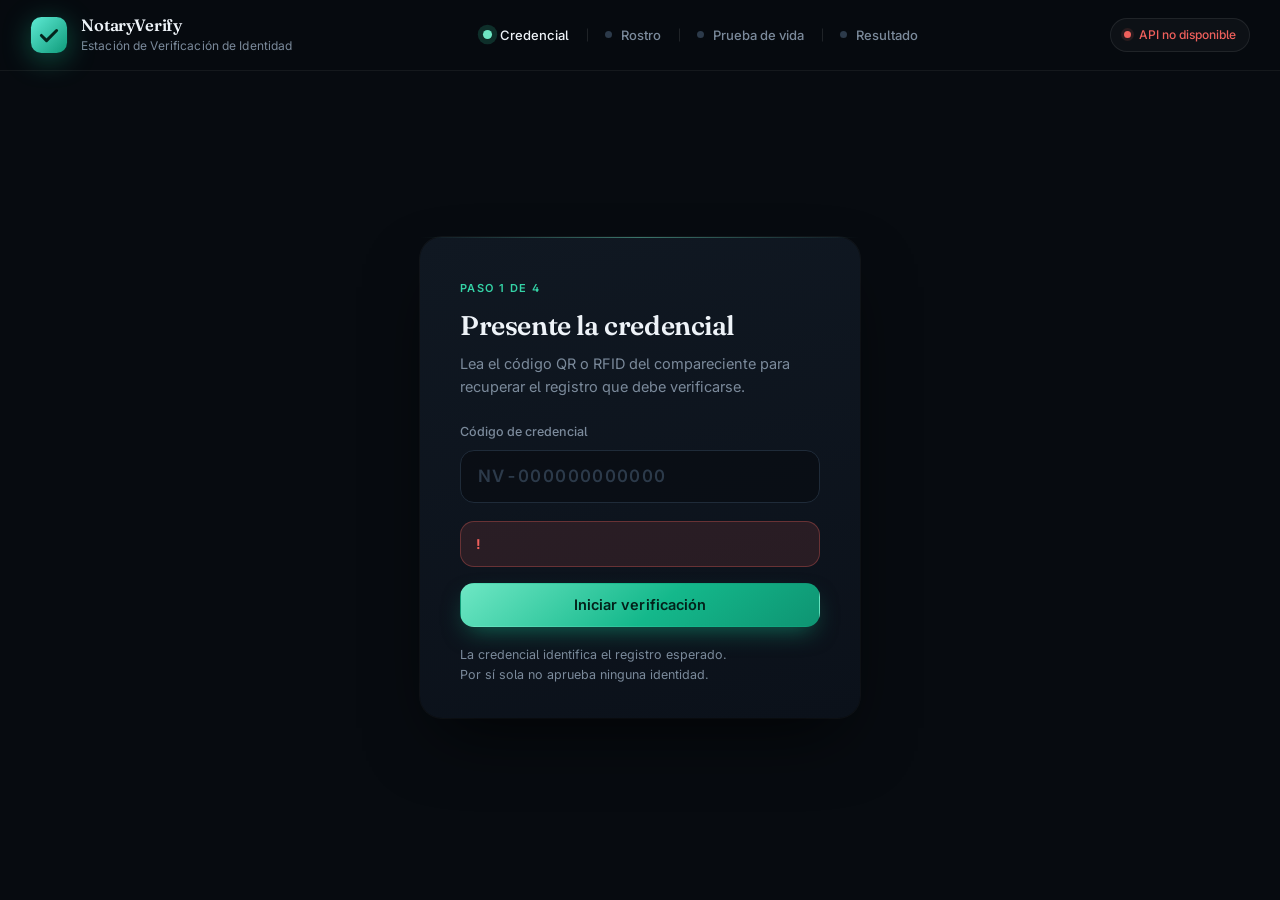
==== frontend/app/index.html @ 1d8c1768 "Agregar estacion de verificacion con captura biometrica en vivo Incorpora una segunda interfaz en fr" ====
<!doctype html>
<html lang="es">
<head>
<meta charset="utf-8" />
<meta name="viewport" content="width=device-width, initial-scale=1" />
<title>NotaryVerify — Estación de Verificación</title>
<link rel="preconnect" href="https://fonts.googleapis.com" />
<link rel="preconnect" href="https://fonts.gstatic.com" crossorigin />
<link href="https://fonts.googleapis.com/css2?family=Inter:wght@400;500;600;700&family=Fraunces:opsz,wght@9..144,500;9..144,600&display=swap" rel="stylesheet" />
<link rel="stylesheet" href="estilos.css" />
</head>
<body>

<div class="resplandor" aria-hidden="true"></div>

<header class="barra">
  <div class="marca">
    <svg class="marca__sello" viewBox="0 0 40 40" aria-hidden="true">
      <defs>
        <linearGradient id="gradSello" x1="0" y1="0" x2="1" y2="1">
          <stop offset="0%" stop-color="#5eead4" />
          <stop offset="100%" stop-color="#0f9b7a" />
        </linearGradient>
      </defs>
      <rect x="1" y="1" width="38" height="38" rx="11" fill="url(#gradSello)" />
      <path d="M12 20.5l5.4 5.4L28 15.3" fill="none" stroke="#04241c"
            stroke-width="3.2" stroke-linecap="round" stroke-linejoin="round" />
    </svg>
    <div class="marca__texto">
      <strong>NotaryVerify</strong>
      <span>Estación de Verificación de Identidad</span>
    </div>
  </div>

  <ol class="pasos" id="pasos">
    <li class="paso" data-paso="1"><i class="paso__punto"></i><span>Credencial</span></li>
    <li class="paso" data-paso="2"><i class="paso__punto"></i><span>Rostro</span></li>
    <li class="paso" data-paso="3"><i class="paso__punto"></i><span>Prueba de vida</span></li>
    <li class="paso" data-paso="4"><i class="paso__punto"></i><span>Resultado</span></li>
  </ol>

  <div class="conexion" id="conexion">
    <span class="conexion__punto"></span>
    <span id="texto-api">conectando</span>
  </div>
</header>

<main class="escenario">

  <!-- ══════════════ PASO 1 · CREDENCIAL ══════════════ -->
  <section class="pantalla pantalla--activa" id="pantalla-credencial">
    <div class="panel panel--angosto">
      <span class="etiqueta">Paso 1 de 4</span>
      <h1 class="titulo">Presente la credencial</h1>
      <p class="guia">Lea el código QR o RFID del compareciente para recuperar el registro que debe verificarse.</p>

      <label class="campo">
        <span class="campo__nombre">Código de credencial</span>
        <input id="entrada-codigo" type="text" placeholder="NV-000000000000"
               autocomplete="off" spellcheck="false" />
      </label>

      <p class="alerta" id="error-credencial" hidden></p>

      <button class="boton boton--principal boton--ancho" id="boton-iniciar">
        <span class="boton__texto">Iniciar verificación</span>
      </button>

      <p class="pie">La credencial identifica el registro esperado.<br />Por sí sola no aprueba ninguna identidad.</p>
    </div>
  </section>

  <!-- ══════════════ PASO 2 · ROSTRO ══════════════ -->
  <section class="pantalla" id="pantalla-rostro">
    <div class="panel panel--captura">

      <div class="visor" id="visor-rostro">
        <video id="video-rostro" class="visor__video" autoplay playsinline muted></video>
        <svg class="visor__guia" viewBox="0 0 400 300" preserveAspectRatio="none" aria-hidden="true">
          <mask id="mascaraRostro">
            <rect width="400" height="300" fill="#fff" />
            <ellipse cx="200" cy="143" rx="86" ry="116" fill="#000" />
          </mask>
          <rect width="400" height="300" fill="rgba(4,10,16,.62)" mask="url(#mascaraRostro)" />
          <ellipse cx="200" cy="143" rx="86" ry="116" class="visor__ovalo" />
        </svg>
        <div class="visor__esquinas" aria-hidden="true"><i></i><i></i><i></i><i></i></div>
        <div class="visor__barrido" aria-hidden="true"></div>

        <div class="visor__caido" id="sin-camara-rostro" hidden>
          <strong>Cámara no disponible</strong>
          <p class="pie" id="motivo-camara-rostro"></p>
          <label class="boton boton--sutil">
            Subir una fotografía
            <input type="file" accept="image/*" id="archivo-rostro" hidden />
          </label>
        </div>
      </div>

      <div class="lateral">
        <span class="etiqueta">Paso 2 de 4</span>
        <h1 class="titulo">Captura facial</h1>
        <p class="guia">Sitúe el rostro dentro del óvalo, de frente y con buena iluminación.</p>

        <ul class="consejos">
          <li>Retire gafas oscuras, gorras o mascarillas</li>
          <li>Evite contraluces y sombras marcadas</li>
          <li>Mire directamente a la cámara</li>
        </ul>

        <p class="alerta" id="error-rostro" hidden></p>

        <div class="lateral__acciones">
          <button class="boton boton--principal boton--ancho" id="boton-capturar-rostro">
            <span class="boton__texto">Capturar rostro</span>
          </button>
          <button class="boton boton--fantasma boton--ancho" data-volver>Cancelar</button>
        </div>
      </div>

    </div>
  </section>

  <!-- ══════════════ PASO 3 · PRUEBA DE VIDA ══════════════ -->
  <section class="pantalla" id="pantalla-vida">
    <div class="panel panel--captura">

      <div class="visor" id="visor-vida">
        <video id="video-vida" class="visor__video" autoplay playsinline muted></video>
        <svg class="visor__guia" viewBox="0 0 400 300" preserveAspectRatio="none" aria-hidden="true">
          <mask id="mascaraVida">
            <rect width="400" height="300" fill="#fff" />
            <ellipse cx="200" cy="143" rx="86" ry="116" fill="#000" />
          </mask>
          <rect width="400" height="300" fill="rgba(4,10,16,.62)" mask="url(#mascaraVida)" />
          <ellipse cx="200" cy="143" rx="86" ry="116" class="visor__ovalo" />
        </svg>
        <div class="visor__esquinas" aria-hidden="true"><i></i><i></i><i></i><i></i></div>

        <div class="cuenta" id="cuenta" hidden>
          <svg class="cuenta__anillo" viewBox="0 0 120 120" aria-hidden="true">
            <circle class="cuenta__pista" cx="60" cy="60" r="52" />
            <circle class="cuenta__avance" cx="60" cy="60" r="52" id="cuenta-avance" />
          </svg>
          <span class="cuenta__cifra" id="cuenta-cifra">3</span>
          <span class="cuenta__orden" id="cuenta-orden" hidden></span>
        </div>

        <div class="visor__caido" id="sin-camara-vida" hidden>
          <strong>Cámara no disponible</strong>
          <p class="pie" id="motivo-camara-vida"></p>
          <label class="boton boton--sutil">
            Subir una fotografía
            <input type="file" accept="image/*" id="archivo-vida" hidden />
          </label>
        </div>
      </div>

      <div class="lateral">
        <span class="etiqueta">Paso 3 de 4</span>
        <h1 class="titulo">Prueba de vida</h1>
        <p class="guia">El sistema solicita una acción elegida al azar. Realícela cuando el contador llegue a cero.</p>

        <div class="desafio">
          <span class="desafio__cabecera">
            <i class="desafio__chispa"></i> Acción solicitada
          </span>
          <strong class="desafio__accion" id="texto-accion">—</strong>
          <span class="desafio__detalle" id="detalle-accion"></span>
        </div>

        <p class="alerta" id="error-vida" hidden></p>

        <div class="lateral__acciones">
          <button class="boton boton--principal boton--ancho" id="boton-ejecutar-vida">
            <span class="boton__texto">Comenzar</span>
          </button>
          <button class="boton boton--fantasma boton--ancho" id="boton-otra-accion">Sortear otra acción</button>
        </div>
      </div>

    </div>
  </section>

  <!-- ══════════════ PASO 4 · RESULTADO ══════════════ -->
  <section class="pantalla" id="pantalla-resultado">
    <div class="panel panel--veredicto" id="veredicto">
      <span class="etiqueta">Paso 4 de 4 · Resultado</span>

      <div class="sello" id="sello">
        <svg class="sello__anillo" viewBox="0 0 120 120" aria-hidden="true">
          <circle class="sello__aro" cx="60" cy="60" r="54" />
        </svg>
        <span class="sello__glifo" id="sello-glifo"></span>
      </div>

      <h1 class="titulo titulo--veredicto" id="veredicto-titulo">—</h1>
      <p class="guia guia--centro" id="veredicto-motivo"></p>

      <ul class="factores" id="factores"></ul>

      <details class="expediente">
        <summary>Detalle de la sesión</summary>
        <dl id="detalle-lista"></dl>
      </details>

      <button class="boton boton--principal boton--ancho" id="boton-nueva">
        <span class="boton__texto">Nueva verificación</span>
      </button>

      <p class="pie pie--legal">
        Prototipo académico. Un resultado favorable significa únicamente que se superaron
        los mecanismos experimentales configurados; no tiene valor de identificación legal.
      </p>
    </div>
  </section>

</main>

<canvas id="lienzo" hidden></canvas>

<script src="app.js"></script>
</body>
</html>
---- frontend/app/estilos.css ----
/* ═══════════════════════════════════════════════════════════════════
   NotaryVerify — Estación de Verificación
   Interfaz de operador con captura biométrica en vivo.
   Complementa al panel de pruebas de la API (../index.html).
   ═══════════════════════════════════════════════════════════════════ */

:root {
  /* Neutros fríos, con suficiente separación entre niveles para que las
     superficies se lean sin necesidad de bordes fuertes. */
  --n-950: #070b10;
  --n-900: #0b111a;
  --n-850: #101822;
  --n-800: #16202c;
  --n-700: #1f2b39;
  --n-600: #2c3a4a;
  --n-400: #7b8a9b;
  --n-200: #c3ced9;
  --n-050: #eef3f8;

  --jade-300: #6ee7c4;
  --jade-400: #34d3a6;
  --jade-500: #14b88b;
  --jade-600: #0e9472;

  --rojo: #f0605c;
  --rojo-tenue: rgba(240, 96, 92, .12);
  --ambar: #e0a83f;
  --ambar-tenue: rgba(224, 168, 63, .12);

  --r-sm: 10px;
  --r-md: 14px;
  --r-lg: 22px;

  --sombra-panel: 0 30px 70px -20px rgba(0, 0, 0, .72), 0 0 0 1px rgba(255, 255, 255, .045);
  --sombra-boton: 0 10px 24px -8px rgba(20, 184, 139, .55);

  --paso: cubic-bezier(.22, .61, .36, 1);
  color-scheme: dark;
}

* { box-sizing: border-box; }

html, body { height: 100%; }

body {
  margin: 0;
  display: flex;
  flex-direction: column;
  background: var(--n-950);
  color: var(--n-050);
  font: 400 15px/1.6 "Inter", system-ui, -apple-system, "Segoe UI", sans-serif;
  font-feature-settings: "cv05" 1, "ss01" 1;
  -webkit-font-smoothing: antialiased;
  overflow-x: hidden;
}

/* Halo de fondo: da profundidad sin recurrir a imágenes. */
.resplandor {
  position: fixed;
  inset: -30% -10% auto;
  height: 70vh;
  pointer-events: none;
  background:
    radial-gradient(52% 60% at 50% 0%, rgba(20, 184, 139, .16) 0%, transparent 70%),
    radial-gradient(38% 50% at 82% 12%, rgba(56, 130, 246, .10) 0%, transparent 72%);
  filter: blur(14px);
  z-index: 0;
}

/* ═════════════════ Barra superior ═════════════════ */

.barra {
  position: sticky;
  top: 0;
  z-index: 20;
  display: flex;
  align-items: center;
  gap: 32px;
  padding: 15px 30px;
  background: rgba(7, 11, 16, .74);
  border-bottom: 1px solid rgba(255, 255, 255, .06);
  backdrop-filter: blur(18px) saturate(140%);
}

.marca { display: flex; align-items: center; gap: 13px; }
.marca__sello { width: 38px; height: 38px; flex: 0 0 38px; filter: drop-shadow(0 6px 14px rgba(20, 184, 139, .4)); }
.marca__texto { display: flex; flex-direction: column; }
.marca__texto strong {
  font: 600 16.5px/1.25 "Fraunces", Georgia, serif;
  letter-spacing: -.01em;
}
.marca__texto span { font-size: 12px; color: var(--n-400); letter-spacing: .01em; }

.pasos {
  display: flex;
  align-items: center;
  gap: 0;
  margin: 0 auto;
  padding: 0;
  list-style: none;
}

.paso {
  display: flex; align-items: center; gap: 9px;
  padding: 0 18px;
  color: var(--n-400);
  font-size: 13px; font-weight: 500;
  white-space: nowrap;
  position: relative;
  transition: color .34s var(--paso);
}
.paso + .paso::before {
  content: "";
  position: absolute; left: 0; top: 50%;
  width: 1px; height: 13px;
  transform: translateY(-50%);
  background: rgba(255, 255, 255, .1);
}

.paso__punto {
  width: 7px; height: 7px;
  border-radius: 50%;
  background: var(--n-600);
  transition: background .34s var(--paso), box-shadow .34s var(--paso), transform .34s var(--paso);
}

.paso--hecho { color: var(--n-200); }
.paso--hecho .paso__punto { background: var(--jade-600); }

.paso--activo { color: var(--n-050); }
.paso--activo .paso__punto {
  background: var(--jade-300);
  transform: scale(1.3);
  box-shadow: 0 0 0 4px rgba(52, 211, 166, .18);
}

.conexion {
  display: flex; align-items: center; gap: 8px;
  padding: 6px 13px;
  border-radius: 999px;
  border: 1px solid rgba(255, 255, 255, .08);
  background: rgba(255, 255, 255, .03);
  font-size: 12px; font-weight: 500;
  color: var(--n-400);
}
.conexion__punto {
  width: 7px; height: 7px; border-radius: 50%;
  background: var(--ambar);
  box-shadow: 0 0 0 3px var(--ambar-tenue);
}
.conexion--ok { color: var(--jade-300); }
.conexion--ok .conexion__punto { background: var(--jade-400); box-shadow: 0 0 0 3px rgba(52, 211, 166, .16); }
.conexion--mal { color: var(--rojo); }
.conexion--mal .conexion__punto { background: var(--rojo); box-shadow: 0 0 0 3px var(--rojo-tenue); }

/* ═════════════════ Escenario y pantallas ═════════════════ */

.escenario {
  position: relative;
  z-index: 1;
  flex: 1;
  display: grid;
  place-items: center;
  padding: 44px 24px 60px;
}

.pantalla { display: none; width: 100%; }
.pantalla--activa {
  display: grid;
  place-items: center;
  animation: entrar .44s var(--paso) both;
}

@keyframes entrar {
  from { opacity: 0; transform: translateY(14px) scale(.985); }
  to   { opacity: 1; transform: none; }
}

.panel {
  position: relative;
  background: linear-gradient(168deg, var(--n-850) 0%, var(--n-900) 100%);
  border-radius: var(--r-lg);
  box-shadow: var(--sombra-panel);
  padding: 38px 40px 34px;
  width: min(560px, 100%);
}

/* Filo superior luminoso: detalle que separa el panel del fondo. */
.panel::before {
  content: "";
  position: absolute;
  inset: 0 0 auto;
  height: 1px;
  border-radius: var(--r-lg) var(--r-lg) 0 0;
  background: linear-gradient(90deg, transparent, rgba(110, 231, 196, .45), transparent);
}

.panel--angosto { width: min(440px, 100%); }
.panel--veredicto { width: min(500px, 100%); text-align: center; }

.panel--captura {
  width: min(1020px, 100%);
  display: grid;
  grid-template-columns: minmax(0, 1.25fr) minmax(300px, .85fr);
  gap: 0;
  padding: 0;
  overflow: hidden;
}

/* ═════════════════ Tipografía ═════════════════ */

.etiqueta {
  display: inline-block;
  margin-bottom: 13px;
  font-size: 11px; font-weight: 600;
  letter-spacing: .13em;
  text-transform: uppercase;
  color: var(--jade-400);
}

.titulo {
  margin: 0 0 9px;
  font: 600 27px/1.2 "Fraunces", Georgia, serif;
  letter-spacing: -.015em;
}
.titulo--veredicto { font-size: 26px; }

.guia { margin: 0 0 24px; color: var(--n-400); font-size: 14.5px; }
.guia--centro { max-width: 40ch; margin-inline: auto; }

.pie { margin: 18px 0 0; font-size: 12.5px; line-height: 1.55; color: var(--n-400); }
.pie--legal {
  margin-top: 24px; padding-top: 18px;
  border-top: 1px solid rgba(255, 255, 255, .07);
}

.consejos {
  margin: 0 0 24px;
  padding: 0;
  list-style: none;
  display: grid;
  gap: 9px;
}
.consejos li {
  position: relative;
  padding-left: 22px;
  font-size: 13.5px;
  color: var(--n-200);
}
.consejos li::before {
  content: "";
  position: absolute; left: 3px; top: 8px;
  width: 6px; height: 6px;
  border-radius: 50%;
  background: var(--jade-600);
}

/* ═════════════════ Campo de texto ═════════════════ */

.campo { display: block; margin-bottom: 18px; }
.campo__nombre {
  display: block; margin-bottom: 8px;
  font-size: 12.5px; font-weight: 500;
  color: var(--n-400);
}

.campo input {
  width: 100%;
  padding: 15px 17px;
  border-radius: var(--r-md);
  border: 1px solid var(--n-700);
  background: rgba(7, 11, 16, .6);
  color: var(--n-050);
  font: 600 17px/1.2 "Inter", ui-monospace, monospace;
  font-variant-numeric: tabular-nums;
  letter-spacing: .1em;
  text-transform: uppercase;
  transition: border-color .22s, box-shadow .22s, background .22s;
}
.campo input::placeholder { color: var(--n-600); letter-spacing: .08em; }
.campo input:focus {
  outline: none;
  border-color: var(--jade-500);
  background: rgba(7, 11, 16, .85);
  box-shadow: 0 0 0 4px rgba(20, 184, 139, .13);
}

/* ═════════════════ Botones ═════════════════ */

.boton {
  position: relative;
  display: inline-flex; align-items: center; justify-content: center;
  gap: 9px;
  padding: 14px 24px;
  border: 1px solid transparent;
  border-radius: var(--r-md);
  font: 600 14.5px/1 "Inter", system-ui, sans-serif;
  letter-spacing: .005em;
  cursor: pointer;
  overflow: hidden;
  transition: transform .16s var(--paso), box-shadow .22s, background .22s, border-color .22s, opacity .2s;
}
.boton--ancho { width: 100%; }
.boton:disabled { opacity: .55; cursor: not-allowed; }
.boton:not(:disabled):active { transform: translateY(1px) scale(.994); }

.boton--principal {
  background: linear-gradient(140deg, var(--jade-300) 0%, var(--jade-500) 55%, var(--jade-600) 100%);
  color: #032019;
  box-shadow: var(--sombra-boton);
}
.boton--principal:not(:disabled):hover { box-shadow: 0 14px 30px -8px rgba(20, 184, 139, .68); }

/* Barrido de brillo al pasar el cursor. */
.boton--principal::after {
  content: "";
  position: absolute; inset: 0;
  background: linear-gradient(105deg, transparent 32%, rgba(255, 255, 255, .42) 50%, transparent 68%);
  transform: translateX(-120%);
  transition: transform .62s var(--paso);
}
.boton--principal:not(:disabled):hover::after { transform: translateX(120%); }

.boton--fantasma {
  background: transparent;
  border-color: var(--n-700);
  color: var(--n-200);
}
.boton--fantasma:not(:disabled):hover { border-color: var(--n-600); background: rgba(255, 255, 255, .035); }

.boton--sutil {
  background: rgba(255, 255, 255, .07);
  border-color: rgba(255, 255, 255, .12);
  color: var(--n-050);
  font-size: 13.5px;
  padding: 11px 18px;
}
.boton--sutil:hover { background: rgba(255, 255, 255, .11); }

/* Estado de espera: el texto cede su sitio a un anillo giratorio. */
.boton--cargando .boton__texto { visibility: hidden; }
.boton--cargando::before {
  content: "";
  position: absolute;
  width: 17px; height: 17px;
  border-radius: 50%;
  border: 2px solid rgba(3, 32, 25, .3);
  border-top-color: #032019;
  animation: girar .7s linear infinite;
}
.boton--fantasma.boton--cargando::before { border-color: rgba(255, 255, 255, .25); border-top-color: var(--n-050); }

@keyframes girar { to { transform: rotate(360deg); } }

/* ═════════════════ Visor de cámara ═════════════════ */

.visor {
  position: relative;
  aspect-ratio: 4 / 3;
  background: #04080d;
  overflow: hidden;
}

.visor__video {
  width: 100%; height: 100%;
  object-fit: cover;
  /* Vista previa en espejo para que resulte natural al operador. La captura
     se toma del fotograma original sin espejar: invertirla rompería la
     detección de giro, medida por el desplazamiento horizontal de la nariz. */
  transform: scaleX(-1);
}

.visor__guia { position: absolute; inset: 0; width: 100%; height: 100%; }

.visor__ovalo {
  fill: none;
  stroke: rgba(110, 231, 196, .55);
  stroke-width: 1.4;
  stroke-dasharray: 5 9;
  animation: rondar 26s linear infinite;
}
@keyframes rondar { to { stroke-dashoffset: -280; } }

/* Marcas de encuadre en las esquinas. */
.visor__esquinas { position: absolute; inset: 20px; pointer-events: none; }
.visor__esquinas i {
  position: absolute;
  width: 26px; height: 26px;
  border: 2px solid rgba(110, 231, 196, .5);
}
.visor__esquinas i:nth-child(1) { top: 0; left: 0; border-right: 0; border-bottom: 0; border-radius: 6px 0 0 0; }
.visor__esquinas i:nth-child(2) { top: 0; right: 0; border-left: 0; border-bottom: 0; border-radius: 0 6px 0 0; }
.visor__esquinas i:nth-child(3) { bottom: 0; right: 0; border-left: 0; border-top: 0; border-radius: 0 0 6px 0; }
.visor__esquinas i:nth-child(4) { bottom: 0; left: 0; border-right: 0; border-top: 0; border-radius: 0 0 0 6px; }

/* Línea de barrido, solo en la pantalla de captura facial. */
.visor__barrido {
  position: absolute; inset: 0;
  pointer-events: none;
  background: linear-gradient(180deg, transparent 0%, rgba(110, 231, 196, .12) 48%, rgba(110, 231, 196, .3) 50%, rgba(110, 231, 196, .12) 52%, transparent 100%);
  height: 34%;
  animation: barrer 3.6s ease-in-out infinite;
}
@keyframes barrer {
  0%, 100% { transform: translateY(-40%); opacity: 0; }
  12%, 88% { opacity: 1; }
  50%      { transform: translateY(240%); }
}

.visor__caido {
  position: absolute; inset: 0;
  display: grid; place-content: center; justify-items: center;
  gap: 12px;
  padding: 30px;
  text-align: center;
  background: var(--n-850);
}
.visor__caido strong { font-size: 15px; }
.visor__caido .pie { margin: 0; max-width: 34ch; }

/* ═════════════════ Contador circular ═════════════════ */

.cuenta {
  position: absolute; inset: 0;
  display: grid; place-items: center;
  background: rgba(4, 8, 13, .62);
  backdrop-filter: blur(2px);
}

.cuenta__anillo { position: absolute; width: 132px; height: 132px; transform: rotate(-90deg); }
.cuenta__pista { fill: none; stroke: rgba(255, 255, 255, .11); stroke-width: 5; }
.cuenta__avance {
  fill: none;
  stroke: var(--jade-300);
  stroke-width: 5;
  stroke-linecap: round;
  stroke-dasharray: 327;
  stroke-dashoffset: 0;
  transition: stroke-dashoffset 1s linear;
  filter: drop-shadow(0 0 8px rgba(110, 231, 196, .6));
}

.cuenta__cifra {
  font: 600 62px/1 "Fraunces", Georgia, serif;
  font-variant-numeric: tabular-nums;
  color: var(--n-050);
  animation: latir .95s var(--paso);
}
@keyframes latir {
  0%   { transform: scale(.7); opacity: .3; }
  55%  { transform: scale(1.06); opacity: 1; }
  100% { transform: scale(1); }
}

.cuenta__orden {
  max-width: 78%;
  font: 600 25px/1.28 "Fraunces", Georgia, serif;
  text-align: center;
  color: var(--jade-300);
  text-shadow: 0 4px 22px rgba(0, 0, 0, .6);
  animation: latir .5s var(--paso);
}

/* ═════════════════ Columna lateral ═════════════════ */

.lateral {
  display: flex;
  flex-direction: column;
  padding: 36px 34px 32px;
  border-left: 1px solid rgba(255, 255, 255, .06);
}
.lateral__acciones { margin-top: auto; display: grid; gap: 10px; }

/* ═════════════════ Desafío ═════════════════ */

.desafio {
  display: grid;
  gap: 5px;
  padding: 18px 20px;
  margin-bottom: 22px;
  border-radius: var(--r-md);
  border: 1px solid rgba(52, 211, 166, .24);
  background: linear-gradient(145deg, rgba(52, 211, 166, .11), rgba(52, 211, 166, .035));
}
.desafio__cabecera {
  display: flex; align-items: center; gap: 7px;
  font-size: 11px; font-weight: 600;
  letter-spacing: .11em; text-transform: uppercase;
  color: var(--jade-400);
}
.desafio__chispa {
  width: 6px; height: 6px; border-radius: 50%;
  background: var(--jade-300);
  animation: pulsar 1.9s ease-in-out infinite;
}
@keyframes pulsar {
  0%, 100% { opacity: 1; box-shadow: 0 0 0 0 rgba(110, 231, 196, .5); }
  50%      { opacity: .55; box-shadow: 0 0 0 6px rgba(110, 231, 196, 0); }
}
.desafio__accion { font: 600 20px/1.3 "Fraunces", Georgia, serif; }
.desafio__detalle { font-size: 13px; color: var(--n-400); }

/* ═════════════════ Veredicto ═════════════════ */

.sello { position: relative; display: grid; place-items: center; width: 118px; height: 118px; margin: 6px auto 20px; }
.sello__anillo { position: absolute; inset: 0; width: 100%; height: 100%; transform: rotate(-90deg); }
.sello__aro {
  fill: none;
  stroke-width: 3.5;
  stroke-linecap: round;
  stroke-dasharray: 339;
  stroke-dashoffset: 339;
  animation: trazar .9s var(--paso) .12s forwards;
}
@keyframes trazar { to { stroke-dashoffset: 0; } }

.sello__glifo {
  font-size: 46px; font-weight: 700; line-height: 1;
  animation: brotar .5s var(--paso) .55s both;
}
@keyframes brotar {
  from { transform: scale(.4); opacity: 0; }
  to   { transform: scale(1); opacity: 1; }
}

.veredicto--ok .sello__aro { stroke: var(--jade-400); filter: drop-shadow(0 0 12px rgba(52, 211, 166, .45)); }
.veredicto--ok .sello__glifo { color: var(--jade-300); }
.veredicto--ok .titulo--veredicto { color: var(--jade-300); }

.veredicto--mal .sello__aro { stroke: var(--rojo); filter: drop-shadow(0 0 12px rgba(240, 96, 92, .4)); }
.veredicto--mal .sello__glifo { color: var(--rojo); }
.veredicto--mal .titulo--veredicto { color: var(--rojo); }

.veredicto--revision .sello__aro { stroke: var(--ambar); filter: drop-shadow(0 0 12px rgba(224, 168, 63, .4)); }
.veredicto--revision .sello__glifo { color: var(--ambar); }
.veredicto--revision .titulo--veredicto { color: var(--ambar); }

/* ═════════════════ Factores ═════════════════ */

.factores {
  list-style: none;
  margin: 26px 0 20px;
  padding: 0;
  display: grid;
  gap: 8px;
  text-align: left;
}
.factores li {
  display: flex; align-items: center; gap: 12px;
  padding: 13px 16px;
  border-radius: var(--r-md);
  border: 1px solid rgba(255, 255, 255, .07);
  background: rgba(255, 255, 255, .028);
  font-size: 14px; font-weight: 500;
  animation: asomar .44s var(--paso) both;
}
.factores li:nth-child(1) { animation-delay: .62s; }
.factores li:nth-child(2) { animation-delay: .72s; }
.factores li:nth-child(3) { animation-delay: .82s; }

@keyframes asomar {
  from { opacity: 0; transform: translateX(-10px); }
  to   { opacity: 1; transform: none; }
}

.factores li::before {
  content: attr(data-icono);
  display: grid; place-items: center;
  width: 25px; height: 25px; flex: 0 0 25px;
  border-radius: 50%;
  font-size: 13px; font-weight: 700;
}
.factores li[data-estado="ok"]::before { background: rgba(52, 211, 166, .17); color: var(--jade-300); }
.factores li[data-estado="mal"]::before { background: var(--rojo-tenue); color: var(--rojo); }
.factores li[data-estado="nd"]::before { background: rgba(255, 255, 255, .07); color: var(--n-400); }

.factores li span {
  margin-left: auto;
  color: var(--n-400);
  font-size: 12.5px; font-weight: 400;
  font-variant-numeric: tabular-nums;
}

/* ═════════════════ Expediente ═════════════════ */

.expediente { margin-bottom: 22px; text-align: left; }
.expediente summary {
  cursor: pointer;
  padding: 11px 0;
  font-size: 13px; font-weight: 500;
  color: var(--n-400);
  list-style: none;
  display: flex; align-items: center; gap: 7px;
  transition: color .2s;
}
.expediente summary:hover { color: var(--n-200); }
.expediente summary::-webkit-details-marker { display: none; }
.expediente summary::before {
  content: "▸";
  font-size: 10px;
  transition: transform .24s var(--paso);
}
.expediente[open] summary::before { transform: rotate(90deg); }

.expediente dl {
  display: grid;
  grid-template-columns: auto minmax(0, 1fr);
  gap: 7px 18px;
  margin: 4px 0 0;
  padding: 16px 18px;
  border-radius: var(--r-md);
  background: rgba(7, 11, 16, .55);
  border: 1px solid rgba(255, 255, 255, .06);
  font-size: 12.5px;
}
.expediente dt { color: var(--n-400); }
.expediente dd {
  margin: 0;
  font-family: ui-monospace, "Cascadia Mono", Consolas, monospace;
  font-size: 12px;
  word-break: break-all;
  color: var(--n-200);
}

/* ═════════════════ Alertas ═════════════════ */

.alerta {
  display: flex; align-items: flex-start; gap: 9px;
  margin: 0 0 16px;
  padding: 12px 15px;
  border-radius: var(--r-md);
  border: 1px solid rgba(240, 96, 92, .32);
  background: var(--rojo-tenue);
  color: #ffc4c2;
  font-size: 13.5px; line-height: 1.5;
  animation: entrar .3s var(--paso);
}
.alerta::before { content: "!"; font-weight: 700; color: var(--rojo); flex: 0 0 auto; }

/* ═════════════════ Adaptación ═════════════════ */

@media (max-width: 1000px) {
  .panel--captura { grid-template-columns: 1fr; width: min(620px, 100%); }
  .lateral { border-left: 0; border-top: 1px solid rgba(255, 255, 255, .06); }
}

@media (max-width: 880px) {
  .barra { flex-wrap: wrap; gap: 16px; padding: 13px 20px; }
  .pasos { order: 3; width: 100%; margin: 0; overflow-x: auto; }
  .paso { padding: 0 14px; }
  .conexion { margin-left: auto; }
}

@media (max-width: 560px) {
  .escenario { padding: 26px 16px 40px; }
  .panel { padding: 28px 22px 24px; border-radius: 18px; }
  .lateral { padding: 26px 22px 24px; }
  .titulo { font-size: 23px; }
  .cuenta__cifra { font-size: 50px; }
}

/* Respeta la preferencia del sistema por reducir el movimiento. */
@media (prefers-reduced-motion: reduce) {
  *, *::before, *::after {
    animation-duration: .01ms !important;
    animation-iteration-count: 1 !important;
    transition-duration: .01ms !important;
  }
  .visor__barrido { display: none; }
}
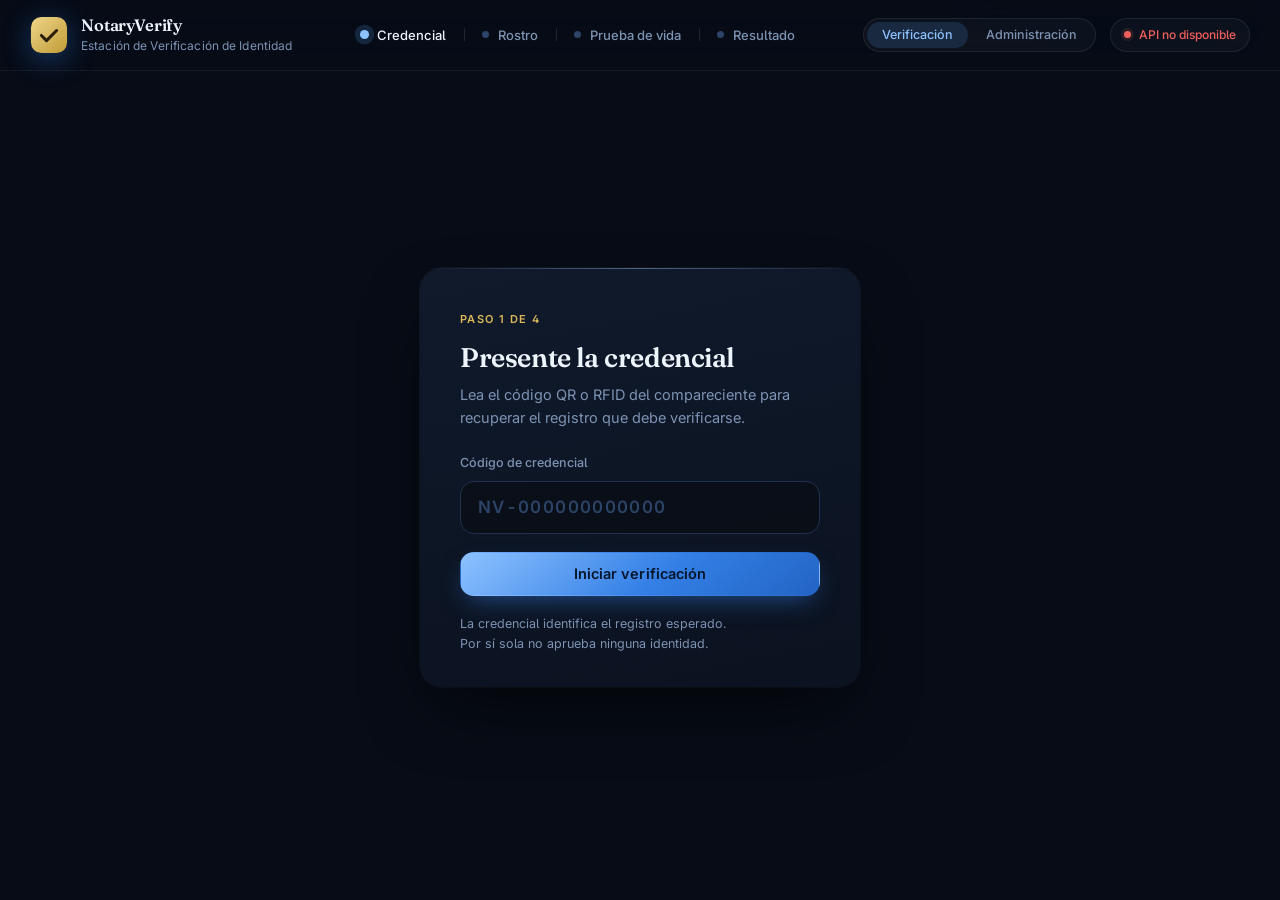
==== commit c388f465: "Agregar panel de administracion y listados al backend Amplia la estacion de verificacion con un modo" ====
--- a/frontend/app/index.html
+++ b/frontend/app/index.html
@@ -18,12 +18,12 @@
     <svg class="marca__sello" viewBox="0 0 40 40" aria-hidden="true">
       <defs>
         <linearGradient id="gradSello" x1="0" y1="0" x2="1" y2="1">
-          <stop offset="0%" stop-color="#5eead4" />
-          <stop offset="100%" stop-color="#0f9b7a" />
+          <stop offset="0%" stop-color="#f0d68a" />
+          <stop offset="100%" stop-color="#c09b36" />
         </linearGradient>
       </defs>
       <rect x="1" y="1" width="38" height="38" rx="11" fill="url(#gradSello)" />
-      <path d="M12 20.5l5.4 5.4L28 15.3" fill="none" stroke="#04241c"
+      <path d="M12 20.5l5.4 5.4L28 15.3" fill="none" stroke="#2a1f06"
             stroke-width="3.2" stroke-linecap="round" stroke-linejoin="round" />
     </svg>
     <div class="marca__texto">
@@ -39,9 +39,15 @@
     <li class="paso" data-paso="4"><i class="paso__punto"></i><span>Resultado</span></li>
   </ol>
 
-  <div class="conexion" id="conexion">
-    <span class="conexion__punto"></span>
-    <span id="texto-api">conectando</span>
+  <div class="barra__final">
+    <div class="modos" role="tablist">
+      <button class="modo modo--activo" id="modo-verificar" role="tab">Verificación</button>
+      <button class="modo" id="modo-administrar" role="tab">Administración</button>
+    </div>
+    <div class="conexion" id="conexion">
+      <span class="conexion__punto"></span>
+      <span id="texto-api">conectando</span>
+    </div>
   </div>
 </header>
 
@@ -81,7 +87,7 @@
             <rect width="400" height="300" fill="#fff" />
             <ellipse cx="200" cy="143" rx="86" ry="116" fill="#000" />
           </mask>
-          <rect width="400" height="300" fill="rgba(4,10,16,.62)" mask="url(#mascaraRostro)" />
+          <rect width="400" height="300" fill="rgba(4,8,16,.62)" mask="url(#mascaraRostro)" />
           <ellipse cx="200" cy="143" rx="86" ry="116" class="visor__ovalo" />
         </svg>
         <div class="visor__esquinas" aria-hidden="true"><i></i><i></i><i></i><i></i></div>
@@ -132,7 +138,7 @@
             <rect width="400" height="300" fill="#fff" />
             <ellipse cx="200" cy="143" rx="86" ry="116" fill="#000" />
           </mask>
-          <rect width="400" height="300" fill="rgba(4,10,16,.62)" mask="url(#mascaraVida)" />
+          <rect width="400" height="300" fill="rgba(4,8,16,.62)" mask="url(#mascaraVida)" />
           <ellipse cx="200" cy="143" rx="86" ry="116" class="visor__ovalo" />
         </svg>
         <div class="visor__esquinas" aria-hidden="true"><i></i><i></i><i></i><i></i></div>
@@ -215,6 +221,283 @@
     </div>
   </section>
 
+  <!-- ══════════════ ADMINISTRACIÓN ══════════════ -->
+  <section class="pantalla" id="pantalla-admin">
+    <div class="admin">
+
+      <nav class="subnav" role="tablist">
+        <button class="subnav__ficha subnav__ficha--activa" data-seccion="identidades" role="tab">
+          Identidades <span class="subnav__cifra" id="cifra-identidades">—</span>
+        </button>
+        <button class="subnav__ficha" data-seccion="credenciales" role="tab">
+          Credenciales <span class="subnav__cifra" id="cifra-credenciales">—</span>
+        </button>
+        <button class="subnav__ficha" data-seccion="auditoria" role="tab">Auditoría</button>
+      </nav>
+
+      <!-- ───── Identidades ───── -->
+      <div class="seccion seccion--activa" id="seccion-identidades">
+        <div class="panel panel--admin">
+
+          <!-- Vista: padrón -->
+          <div class="vista vista--activa" id="vista-padron">
+            <div class="cabecera-panel">
+              <div>
+                <span class="etiqueta">Padrón</span>
+                <h2 class="titulo">Identidades registradas</h2>
+                <p class="guia">Una identidad pasa a BLOQUEADA tras tres verificaciones fallidas consecutivas (RN-05).</p>
+              </div>
+              <div class="acciones--cabecera">
+                <button class="boton boton--sutil boton--compacto" id="boton-refrescar-padron">
+                  <span class="boton__texto">Actualizar</span>
+                </button>
+                <button class="boton boton--principal boton--compacto" id="boton-nueva-identidad">
+                  <span class="boton__texto">Registrar identidad</span>
+                </button>
+              </div>
+            </div>
+
+            <div class="tabla-envoltura tabla-envoltura--alta" id="padron-envoltura" hidden>
+              <table class="tabla tabla--padron">
+                <thead>
+                  <tr>
+                    <th>Nombre ficticio</th>
+                    <th>Documento</th>
+                    <th>Estado</th>
+                    <th class="tabla__centro">Credenciales</th>
+                    <th>Registrada</th>
+                    <th class="tabla__derecha">Acciones</th>
+                  </tr>
+                </thead>
+                <tbody id="padron-filas"></tbody>
+              </table>
+            </div>
+
+            <p class="alerta" id="error-padron" hidden></p>
+            <p class="vacio" id="padron-vacio" hidden>
+              Todavía no hay identidades registradas. Use «Registrar identidad» para crear la primera.
+            </p>
+          </div>
+
+          <!-- Vista: enrolamiento -->
+          <div class="vista" id="vista-enrolar">
+            <div class="cabecera-panel">
+              <div>
+                <span class="etiqueta">Enrolamiento</span>
+                <h2 class="titulo">Registrar identidad</h2>
+                <p class="guia">Toda muestra biométrica exige el consentimiento expreso del participante.</p>
+              </div>
+              <button class="boton boton--fantasma boton--compacto" id="boton-cancelar-enrolar">Volver al padrón</button>
+            </div>
+
+            <div class="formulario">
+              <div class="tramo">
+                <span class="tramo__num">1</span>
+                <div class="tramo__cuerpo">
+                  <h3 class="tramo__titulo">Consentimiento del participante</h3>
+                  <div class="pareja">
+                    <label class="campo">
+                      <span class="campo__nombre">ID del participante voluntario</span>
+                      <input id="adm-participante" type="text" placeholder="VOLUNTARIO-01" autocomplete="off" />
+                    </label>
+                    <label class="campo">
+                      <span class="campo__nombre">Alcance del consentimiento</span>
+                      <input id="adm-alcance" type="text" value="PRUEBAS ACADEMICAS NOTARYVERIFY 2026-II" autocomplete="off" />
+                    </label>
+                  </div>
+                  <button class="boton boton--sutil" id="boton-consentimiento">
+                    <span class="boton__texto">Otorgar consentimiento</span>
+                  </button>
+                </div>
+              </div>
+
+              <div class="tramo">
+                <span class="tramo__num">2</span>
+                <div class="tramo__cuerpo">
+                  <h3 class="tramo__titulo">Datos e imagen de referencia</h3>
+                  <div class="enrolar">
+                    <div class="enrolar__datos">
+                      <div class="pareja">
+                        <label class="campo">
+                          <span class="campo__nombre">Nombre ficticio</span>
+                          <input id="adm-nombre" type="text" placeholder="PERSONA-001" autocomplete="off" />
+                        </label>
+                        <label class="campo">
+                          <span class="campo__nombre">Documento ficticio</span>
+                          <input id="adm-documento" type="text" placeholder="00000001" autocomplete="off" />
+                        </label>
+                      </div>
+                      <label class="marca-verificacion">
+                        <input type="checkbox" id="adm-ficticio" />
+                        <span>Confirmo que los datos son ficticios y que el participante otorgó su consentimiento</span>
+                      </label>
+                    </div>
+
+                    <div class="enrolar__camara">
+                      <span class="campo__nombre">Fotografía de referencia</span>
+                      <div class="visor visor--miniatura" id="visor-enrolar">
+                        <video id="video-enrolar" class="visor__video" autoplay playsinline muted></video>
+                        <img class="visor__tomada" id="foto-tomada" alt="Fotografía capturada" hidden />
+                        <div class="visor__caido" id="sin-camara-enrolar" hidden>
+                          <strong>Sin cámara</strong>
+                          <p class="pie" id="motivo-camara-enrolar"></p>
+                        </div>
+                      </div>
+                      <div class="acciones--par">
+                        <button class="boton boton--sutil boton--compacto" id="boton-tomar-foto">
+                          <span class="boton__texto">Tomar fotografía</span>
+                        </button>
+                        <label class="boton boton--fantasma boton--compacto">
+                          Subir archivo
+                          <input type="file" accept="image/*" id="adm-archivo" hidden />
+                        </label>
+                      </div>
+                    </div>
+                  </div>
+                </div>
+              </div>
+            </div>
+
+            <p class="alerta" id="error-admin-identidad" hidden></p>
+            <p class="exito" id="ok-admin-identidad" hidden></p>
+
+            <button class="boton boton--principal boton--ancho" id="boton-registrar-identidad">
+              <span class="boton__texto">Registrar identidad</span>
+            </button>
+          </div>
+
+        </div>
+      </div>
+
+      <!-- ───── Credenciales ───── -->
+      <div class="seccion" id="seccion-credenciales">
+        <div class="panel panel--admin">
+
+          <!-- Vista: listado -->
+          <div class="vista vista--activa" id="vista-credenciales">
+            <div class="cabecera-panel">
+              <div>
+                <span class="etiqueta">Listado</span>
+                <h2 class="titulo">Credenciales emitidas</h2>
+                <p class="guia">Una credencial revocada nunca habilita una verificación (RN-04).</p>
+              </div>
+              <div class="acciones--cabecera">
+                <button class="boton boton--sutil boton--compacto" id="boton-refrescar-credenciales">
+                  <span class="boton__texto">Actualizar</span>
+                </button>
+                <button class="boton boton--principal boton--compacto" id="boton-nueva-credencial">
+                  <span class="boton__texto">Emitir credencial</span>
+                </button>
+              </div>
+            </div>
+
+            <div class="tabla-envoltura tabla-envoltura--alta" id="credenciales-envoltura" hidden>
+              <table class="tabla">
+                <thead>
+                  <tr>
+                    <th>Código</th>
+                    <th>Identidad</th>
+                    <th>Tipo</th>
+                    <th>Estado</th>
+                    <th>Emitida</th>
+                    <th class="tabla__derecha">Acciones</th>
+                  </tr>
+                </thead>
+                <tbody id="credenciales-filas"></tbody>
+              </table>
+            </div>
+
+            <p class="alerta" id="error-credenciales" hidden></p>
+            <p class="vacio" id="credenciales-vacio" hidden>
+              Todavía no se ha emitido ninguna credencial.
+            </p>
+          </div>
+
+          <!-- Vista: emisión -->
+          <div class="vista" id="vista-emitir">
+            <div class="cabecera-panel">
+              <div>
+                <span class="etiqueta">Emisión</span>
+                <h2 class="titulo">Emitir credencial</h2>
+                <p class="guia">La credencial identifica el registro a verificar. Por sí sola no aprueba ninguna identidad.</p>
+              </div>
+              <button class="boton boton--fantasma boton--compacto" id="boton-cancelar-emitir">Volver al listado</button>
+            </div>
+
+            <div class="emision">
+              <div class="emision__campo">
+                <label class="campo">
+                  <span class="campo__nombre">ID de identidad</span>
+                  <input id="adm-id-identidad" type="text" placeholder="Elíjala desde el padrón" autocomplete="off" />
+                </label>
+                <button class="boton boton--principal boton--ancho" id="boton-emitir">
+                  <span class="boton__texto">Emitir credencial QR</span>
+                </button>
+                <p class="pie">Puede llegar aquí con el identificador ya cargado usando el botón «Credencial» del padrón.</p>
+              </div>
+
+              <div class="credencial" id="credencial-emitida" hidden>
+                <img class="credencial__qr" id="credencial-qr" alt="Código QR de la credencial" />
+                <div class="credencial__datos">
+                  <span class="campo__nombre">Código emitido</span>
+                  <strong class="credencial__codigo" id="credencial-codigo">—</strong>
+                  <div class="acciones--par">
+                    <button class="boton boton--sutil boton--compacto" id="boton-usar-codigo">Usar en verificación</button>
+                    <button class="boton boton--fantasma boton--compacto" id="boton-copiar-codigo">Copiar</button>
+                  </div>
+                </div>
+              </div>
+            </div>
+
+            <p class="alerta" id="error-admin-credencial" hidden></p>
+            <p class="exito" id="ok-admin-credencial" hidden></p>
+          </div>
+
+        </div>
+      </div>
+
+      <!-- ───── Auditoría ───── -->
+      <div class="seccion" id="seccion-auditoria">
+        <div class="panel panel--admin">
+          <div class="cabecera-panel">
+            <div>
+              <span class="etiqueta">Auditoría</span>
+              <h2 class="titulo">Bitácora criptográfica</h2>
+              <p class="guia">Cada evento incorpora el hash del anterior. Alterar cualquier registro rompe la cadena a partir de ese punto.</p>
+            </div>
+            <div class="acciones--cabecera">
+              <button class="boton boton--sutil boton--compacto" id="boton-listar-eventos">
+                <span class="boton__texto">Listar eventos</span>
+              </button>
+              <button class="boton boton--principal boton--compacto" id="boton-verificar-cadena">
+                <span class="boton__texto">Verificar cadena</span>
+              </button>
+            </div>
+          </div>
+
+          <div class="cadena" id="cadena-estado" hidden></div>
+
+          <div class="tabla-envoltura tabla-envoltura--alta" id="tabla-envoltura" hidden>
+            <table class="tabla">
+              <thead>
+                <tr>
+                  <th class="tabla__centro">#</th>
+                  <th>Evento</th>
+                  <th>Hash anterior</th>
+                  <th>Hash actual</th>
+                </tr>
+              </thead>
+              <tbody id="tabla-eventos"></tbody>
+            </table>
+          </div>
+
+          <p class="alerta" id="error-admin-auditoria" hidden></p>
+        </div>
+      </div>
+
+    </div>
+  </section>
+
 </main>
 
 <canvas id="lienzo" hidden></canvas>
--- a/frontend/app/estilos.css
+++ b/frontend/app/estilos.css
@@ -5,40 +5,60 @@
    ═══════════════════════════════════════════════════════════════════ */
 
 :root {
-  /* Neutros fríos, con suficiente separación entre niveles para que las
-     superficies se lean sin necesidad de bordes fuertes. */
-  --n-950: #070b10;
-  --n-900: #0b111a;
-  --n-850: #101822;
-  --n-800: #16202c;
-  --n-700: #1f2b39;
-  --n-600: #2c3a4a;
-  --n-400: #7b8a9b;
-  --n-200: #c3ced9;
-  --n-050: #eef3f8;
-
-  --jade-300: #6ee7c4;
-  --jade-400: #34d3a6;
-  --jade-500: #14b88b;
-  --jade-600: #0e9472;
-
+  /* Paleta institucional: azul noche como base, zafiro para la acción y oro
+     para la identidad de marca. Evoca los colores de la documentación y los
+     sellos notariales, en lugar del verde tecnológico habitual. */
+
+  /* Neutros: azul noche, con separación suficiente entre niveles para que
+     las superficies se lean sin necesidad de bordes marcados. */
+  --n-950: #070c16;
+  --n-900: #0b1220;
+  --n-850: #101a2b;
+  --n-800: #162339;
+  --n-700: #1f3150;
+  --n-600: #2c4468;
+  --n-400: #7d93b3;
+  --n-200: #c6d4e8;
+  --n-050: #eef4fc;
+
+  /* Zafiro: acciones principales, foco, guías de encuadre. */
+  --zafiro-300: #8ec2ff;
+  --zafiro-400: #5aa0f5;
+  --zafiro-500: #3480e6;
+  --zafiro-600: #2364c4;
+
+  /* Oro: marca, epígrafes y sellos. Uso deliberadamente escaso. */
+  --oro-300: #f0d68a;
+  --oro-400: #dcb85a;
+  --oro-500: #c09b36;
+
+  /* Semánticos: reservados para el veredicto, nunca decorativos. */
+  --esmeralda: #3ecf96;
+  --esmeralda-claro: #7ae0b8;
   --rojo: #f0605c;
   --rojo-tenue: rgba(240, 96, 92, .12);
-  --ambar: #e0a83f;
-  --ambar-tenue: rgba(224, 168, 63, .12);
+  --ambar: #e8973f;
+  --ambar-tenue: rgba(232, 151, 63, .12);
 
   --r-sm: 10px;
   --r-md: 14px;
   --r-lg: 22px;
 
   --sombra-panel: 0 30px 70px -20px rgba(0, 0, 0, .72), 0 0 0 1px rgba(255, 255, 255, .045);
-  --sombra-boton: 0 10px 24px -8px rgba(20, 184, 139, .55);
+  --sombra-boton: 0 10px 24px -8px rgba(52, 128, 230, .55);
 
   --paso: cubic-bezier(.22, .61, .36, 1);
   color-scheme: dark;
 }
 
 * { box-sizing: border-box; }
+
+/* El atributo [hidden] debe prevalecer sobre cualquier display declarado aqui.
+   Sin esta regla, las clases que fijan display (.alerta, .visor__caido,
+   .cuenta) ganan al display:none del navegador por ser estilos de autor, y
+   los elementos quedan visibles aunque el JavaScript los marque como
+   ocultos. */
+[hidden] { display: none !important; }
 
 html, body { height: 100%; }
 
@@ -61,7 +81,7 @@
   height: 70vh;
   pointer-events: none;
   background:
-    radial-gradient(52% 60% at 50% 0%, rgba(20, 184, 139, .16) 0%, transparent 70%),
+    radial-gradient(52% 60% at 50% 0%, rgba(52, 128, 230, .16) 0%, transparent 70%),
     radial-gradient(38% 50% at 82% 12%, rgba(56, 130, 246, .10) 0%, transparent 72%);
   filter: blur(14px);
   z-index: 0;
@@ -77,13 +97,13 @@
   align-items: center;
   gap: 32px;
   padding: 15px 30px;
-  background: rgba(7, 11, 16, .74);
+  background: rgba(7, 12, 22, .78);
   border-bottom: 1px solid rgba(255, 255, 255, .06);
   backdrop-filter: blur(18px) saturate(140%);
 }
 
 .marca { display: flex; align-items: center; gap: 13px; }
-.marca__sello { width: 38px; height: 38px; flex: 0 0 38px; filter: drop-shadow(0 6px 14px rgba(20, 184, 139, .4)); }
+.marca__sello { width: 38px; height: 38px; flex: 0 0 38px; filter: drop-shadow(0 6px 14px rgba(52, 128, 230, .4)); }
 .marca__texto { display: flex; flex-direction: column; }
 .marca__texto strong {
   font: 600 16.5px/1.25 "Fraunces", Georgia, serif;
@@ -125,13 +145,13 @@
 }
 
 .paso--hecho { color: var(--n-200); }
-.paso--hecho .paso__punto { background: var(--jade-600); }
+.paso--hecho .paso__punto { background: var(--zafiro-600); }
 
 .paso--activo { color: var(--n-050); }
 .paso--activo .paso__punto {
-  background: var(--jade-300);
+  background: var(--zafiro-300);
   transform: scale(1.3);
-  box-shadow: 0 0 0 4px rgba(52, 211, 166, .18);
+  box-shadow: 0 0 0 4px rgba(90, 160, 245, .18);
 }
 
 .conexion {
@@ -148,8 +168,8 @@
   background: var(--ambar);
   box-shadow: 0 0 0 3px var(--ambar-tenue);
 }
-.conexion--ok { color: var(--jade-300); }
-.conexion--ok .conexion__punto { background: var(--jade-400); box-shadow: 0 0 0 3px rgba(52, 211, 166, .16); }
+.conexion--ok { color: var(--zafiro-300); }
+.conexion--ok .conexion__punto { background: var(--zafiro-400); box-shadow: 0 0 0 3px rgba(90, 160, 245, .16); }
 .conexion--mal { color: var(--rojo); }
 .conexion--mal .conexion__punto { background: var(--rojo); box-shadow: 0 0 0 3px var(--rojo-tenue); }
 
@@ -192,7 +212,7 @@
   inset: 0 0 auto;
   height: 1px;
   border-radius: var(--r-lg) var(--r-lg) 0 0;
-  background: linear-gradient(90deg, transparent, rgba(110, 231, 196, .45), transparent);
+  background: linear-gradient(90deg, transparent, rgba(142, 194, 255, .45), transparent);
 }
 
 .panel--angosto { width: min(440px, 100%); }
@@ -215,7 +235,7 @@
   font-size: 11px; font-weight: 600;
   letter-spacing: .13em;
   text-transform: uppercase;
-  color: var(--jade-400);
+  color: var(--oro-400);
 }
 
 .titulo {
@@ -252,7 +272,7 @@
   position: absolute; left: 3px; top: 8px;
   width: 6px; height: 6px;
   border-radius: 50%;
-  background: var(--jade-600);
+  background: var(--zafiro-600);
 }
 
 /* ═════════════════ Campo de texto ═════════════════ */
@@ -280,9 +300,9 @@
 .campo input::placeholder { color: var(--n-600); letter-spacing: .08em; }
 .campo input:focus {
   outline: none;
-  border-color: var(--jade-500);
+  border-color: var(--zafiro-500);
   background: rgba(7, 11, 16, .85);
-  box-shadow: 0 0 0 4px rgba(20, 184, 139, .13);
+  box-shadow: 0 0 0 4px rgba(52, 128, 230, .13);
 }
 
 /* ═════════════════ Botones ═════════════════ */
@@ -305,11 +325,11 @@
 .boton:not(:disabled):active { transform: translateY(1px) scale(.994); }
 
 .boton--principal {
-  background: linear-gradient(140deg, var(--jade-300) 0%, var(--jade-500) 55%, var(--jade-600) 100%);
-  color: #032019;
+  background: linear-gradient(140deg, var(--zafiro-300) 0%, var(--zafiro-500) 55%, var(--zafiro-600) 100%);
+  color: #06152b;
   box-shadow: var(--sombra-boton);
 }
-.boton--principal:not(:disabled):hover { box-shadow: 0 14px 30px -8px rgba(20, 184, 139, .68); }
+.boton--principal:not(:disabled):hover { box-shadow: 0 14px 30px -8px rgba(52, 128, 230, .68); }
 
 /* Barrido de brillo al pasar el cursor. */
 .boton--principal::after {
@@ -344,8 +364,8 @@
   position: absolute;
   width: 17px; height: 17px;
   border-radius: 50%;
-  border: 2px solid rgba(3, 32, 25, .3);
-  border-top-color: #032019;
+  border: 2px solid rgba(6, 21, 43, .3);
+  border-top-color: #06152b;
   animation: girar .7s linear infinite;
 }
 .boton--fantasma.boton--cargando::before { border-color: rgba(255, 255, 255, .25); border-top-color: var(--n-050); }
@@ -374,7 +394,7 @@
 
 .visor__ovalo {
   fill: none;
-  stroke: rgba(110, 231, 196, .55);
+  stroke: rgba(142, 194, 255, .55);
   stroke-width: 1.4;
   stroke-dasharray: 5 9;
   animation: rondar 26s linear infinite;
@@ -386,7 +406,7 @@
 .visor__esquinas i {
   position: absolute;
   width: 26px; height: 26px;
-  border: 2px solid rgba(110, 231, 196, .5);
+  border: 2px solid rgba(142, 194, 255, .5);
 }
 .visor__esquinas i:nth-child(1) { top: 0; left: 0; border-right: 0; border-bottom: 0; border-radius: 6px 0 0 0; }
 .visor__esquinas i:nth-child(2) { top: 0; right: 0; border-left: 0; border-bottom: 0; border-radius: 0 6px 0 0; }
@@ -397,7 +417,7 @@
 .visor__barrido {
   position: absolute; inset: 0;
   pointer-events: none;
-  background: linear-gradient(180deg, transparent 0%, rgba(110, 231, 196, .12) 48%, rgba(110, 231, 196, .3) 50%, rgba(110, 231, 196, .12) 52%, transparent 100%);
+  background: linear-gradient(180deg, transparent 0%, rgba(142, 194, 255, .12) 48%, rgba(142, 194, 255, .3) 50%, rgba(142, 194, 255, .12) 52%, transparent 100%);
   height: 34%;
   animation: barrer 3.6s ease-in-out infinite;
 }
@@ -431,13 +451,13 @@
 .cuenta__pista { fill: none; stroke: rgba(255, 255, 255, .11); stroke-width: 5; }
 .cuenta__avance {
   fill: none;
-  stroke: var(--jade-300);
+  stroke: var(--zafiro-300);
   stroke-width: 5;
   stroke-linecap: round;
   stroke-dasharray: 327;
   stroke-dashoffset: 0;
   transition: stroke-dashoffset 1s linear;
-  filter: drop-shadow(0 0 8px rgba(110, 231, 196, .6));
+  filter: drop-shadow(0 0 8px rgba(142, 194, 255, .6));
 }
 
 .cuenta__cifra {
@@ -456,7 +476,7 @@
   max-width: 78%;
   font: 600 25px/1.28 "Fraunces", Georgia, serif;
   text-align: center;
-  color: var(--jade-300);
+  color: var(--zafiro-300);
   text-shadow: 0 4px 22px rgba(0, 0, 0, .6);
   animation: latir .5s var(--paso);
 }
@@ -479,23 +499,23 @@
   padding: 18px 20px;
   margin-bottom: 22px;
   border-radius: var(--r-md);
-  border: 1px solid rgba(52, 211, 166, .24);
-  background: linear-gradient(145deg, rgba(52, 211, 166, .11), rgba(52, 211, 166, .035));
+  border: 1px solid rgba(90, 160, 245, .24);
+  background: linear-gradient(145deg, rgba(90, 160, 245, .11), rgba(90, 160, 245, .035));
 }
 .desafio__cabecera {
   display: flex; align-items: center; gap: 7px;
   font-size: 11px; font-weight: 600;
   letter-spacing: .11em; text-transform: uppercase;
-  color: var(--jade-400);
+  color: var(--zafiro-400);
 }
 .desafio__chispa {
   width: 6px; height: 6px; border-radius: 50%;
-  background: var(--jade-300);
+  background: var(--zafiro-300);
   animation: pulsar 1.9s ease-in-out infinite;
 }
 @keyframes pulsar {
-  0%, 100% { opacity: 1; box-shadow: 0 0 0 0 rgba(110, 231, 196, .5); }
-  50%      { opacity: .55; box-shadow: 0 0 0 6px rgba(110, 231, 196, 0); }
+  0%, 100% { opacity: 1; box-shadow: 0 0 0 0 rgba(142, 194, 255, .5); }
+  50%      { opacity: .55; box-shadow: 0 0 0 6px rgba(142, 194, 255, 0); }
 }
 .desafio__accion { font: 600 20px/1.3 "Fraunces", Georgia, serif; }
 .desafio__detalle { font-size: 13px; color: var(--n-400); }
@@ -523,9 +543,9 @@
   to   { transform: scale(1); opacity: 1; }
 }
 
-.veredicto--ok .sello__aro { stroke: var(--jade-400); filter: drop-shadow(0 0 12px rgba(52, 211, 166, .45)); }
-.veredicto--ok .sello__glifo { color: var(--jade-300); }
-.veredicto--ok .titulo--veredicto { color: var(--jade-300); }
+.veredicto--ok .sello__aro { stroke: var(--esmeralda); filter: drop-shadow(0 0 14px rgba(62, 207, 150, .5)); }
+.veredicto--ok .sello__glifo { color: var(--esmeralda-claro); }
+.veredicto--ok .titulo--veredicto { color: var(--esmeralda-claro); }
 
 .veredicto--mal .sello__aro { stroke: var(--rojo); filter: drop-shadow(0 0 12px rgba(240, 96, 92, .4)); }
 .veredicto--mal .sello__glifo { color: var(--rojo); }
@@ -570,7 +590,7 @@
   border-radius: 50%;
   font-size: 13px; font-weight: 700;
 }
-.factores li[data-estado="ok"]::before { background: rgba(52, 211, 166, .17); color: var(--jade-300); }
+.factores li[data-estado="ok"]::before { background: rgba(62, 207, 150, .18); color: var(--esmeralda-claro); }
 .factores li[data-estado="mal"]::before { background: var(--rojo-tenue); color: var(--rojo); }
 .factores li[data-estado="nd"]::before { background: rgba(255, 255, 255, .07); color: var(--n-400); }
 
@@ -637,11 +657,412 @@
 }
 .alerta::before { content: "!"; font-weight: 700; color: var(--rojo); flex: 0 0 auto; }
 
+/* ═════════════════ Modos: verificación / administración ═════════════════ */
+
+.barra__final { display: flex; align-items: center; gap: 14px; }
+
+.modos {
+  display: flex;
+  padding: 3px;
+  gap: 3px;
+  border-radius: 999px;
+  border: 1px solid rgba(255, 255, 255, .08);
+  background: rgba(255, 255, 255, .03);
+}
+
+.modo {
+  padding: 7px 15px;
+  border: 0;
+  border-radius: 999px;
+  background: transparent;
+  color: var(--n-400);
+  font: 500 12.5px/1 "Inter", system-ui, sans-serif;
+  cursor: pointer;
+  white-space: nowrap;
+  transition: background .24s var(--paso), color .24s var(--paso);
+}
+.modo:hover { color: var(--n-200); }
+.modo--activo {
+  background: rgba(90, 160, 245, .16);
+  color: var(--zafiro-300);
+}
+
+/* ═════════════════ Administración ═════════════════ */
+
+/* La administración se divide en subsecciones para que cada una quepa en una
+   pantalla. Antes eran cuatro paneles apilados de alturas muy dispares, lo
+   que dejaba huecos y obligaba a desplazarse. */
+.admin { width: min(1180px, 100%); }
+
+.subnav {
+  display: flex;
+  gap: 4px;
+  margin-bottom: 20px;
+  padding: 4px;
+  border-radius: 14px;
+  border: 1px solid rgba(255, 255, 255, .07);
+  background: rgba(255, 255, 255, .025);
+}
+
+.subnav__ficha {
+  display: flex; align-items: center; gap: 8px;
+  padding: 10px 18px;
+  border: 0;
+  border-radius: 10px;
+  background: transparent;
+  color: var(--n-400);
+  font: 500 13.5px/1 "Inter", system-ui, sans-serif;
+  cursor: pointer;
+  transition: background .24s var(--paso), color .24s var(--paso);
+}
+.subnav__ficha:hover { color: var(--n-200); background: rgba(255, 255, 255, .035); }
+.subnav__ficha--activa {
+  background: rgba(90, 160, 245, .14);
+  color: var(--zafiro-300);
+}
+
+.subnav__cifra {
+  padding: 2px 8px;
+  border-radius: 999px;
+  background: rgba(255, 255, 255, .08);
+  font-size: 11.5px; font-weight: 600;
+  font-variant-numeric: tabular-nums;
+  color: var(--n-400);
+}
+.subnav__ficha--activa .subnav__cifra {
+  background: rgba(90, 160, 245, .22);
+  color: var(--zafiro-300);
+}
+
+.seccion { display: none; }
+.seccion--activa { display: block; animation: entrar .34s var(--paso) both; }
+
+/* Cada sección alterna entre dos vistas: el listado (principal) y el
+   formulario, que aparece bajo demanda. Así la tabla dispone de todo el ancho
+   y no necesita desplazamiento horizontal. */
+.vista { display: none; }
+.vista--activa { display: block; animation: entrar .3s var(--paso) both; }
+
+.panel--admin {
+  width: 100%;
+  padding: 28px 28px 24px;
+  display: flex;
+  flex-direction: column;
+}
+.panel--admin .titulo { font-size: 21px; }
+.panel--admin .guia { margin-bottom: 18px; font-size: 13px; }
+
+/* El listado ocupa el alto disponible y confina el desplazamiento. */
+.panel--listado { min-height: 0; }
+.panel--listado .tabla-envoltura { flex: 1; min-height: 0; }
+
+/* Dos campos en una fila. */
+.pareja { display: grid; grid-template-columns: 1fr 1fr; gap: 12px; }
+
+/* Enrolamiento: datos a la izquierda, cámara a la derecha. */
+.formulario { margin-bottom: 4px; }
+
+.tramo__titulo {
+  margin: 0 0 14px;
+  font: 600 15px/1.3 "Inter", system-ui, sans-serif;
+  color: var(--n-200);
+}
+
+.enrolar {
+  display: grid;
+  grid-template-columns: minmax(0, 1fr) 210px;
+  gap: 26px;
+  align-items: start;
+}
+.enrolar__datos { min-width: 0; }
+.enrolar__camara { display: grid; gap: 9px; }
+.enrolar__camara .acciones--par { grid-template-columns: 1fr; gap: 8px; }
+
+/* Emisión: campo a la izquierda, credencial resultante a la derecha. */
+.emision {
+  display: grid;
+  grid-template-columns: minmax(0, 340px) minmax(0, 1fr);
+  gap: 26px;
+  align-items: start;
+}
+.emision__campo { min-width: 0; }
+
+.visor--miniatura {
+  aspect-ratio: 3 / 4;
+  border-radius: 12px;
+  border: 1px solid var(--n-700);
+}
+.visor--miniatura .visor__caido { padding: 12px; gap: 5px; }
+.visor--miniatura .visor__caido strong { font-size: 12.5px; }
+.visor--miniatura .visor__caido .pie { font-size: 10.5px; line-height: 1.4; }
+
+.boton--compacto { padding: 9px 15px; font-size: 13px; }
+.acciones--cabecera { margin-top: 0; flex: 0 0 auto; }
+
+/* Tramos numerados del enrolamiento. */
+.tramo {
+  display: grid;
+  grid-template-columns: 26px minmax(0, 1fr);
+  gap: 14px;
+  padding-bottom: 20px;
+  margin-bottom: 20px;
+  border-bottom: 1px solid rgba(255, 255, 255, .06);
+}
+.tramo:last-of-type { border-bottom: 0; padding-bottom: 6px; }
+
+.tramo__num {
+  display: grid; place-items: center;
+  width: 26px; height: 26px;
+  border-radius: 50%;
+  background: rgba(90, 160, 245, .15);
+  color: var(--zafiro-300);
+  font: 600 12.5px/1 "Inter", sans-serif;
+}
+.tramo__cuerpo { min-width: 0; }
+.tramo__cuerpo .campo input { font-size: 14.5px; letter-spacing: .05em; padding: 12px 14px; }
+
+.visor--enrolar { aspect-ratio: 3 / 2; border-radius: 12px; margin: 8px 0 12px; }
+.visor__tomada { position: absolute; inset: 0; width: 100%; height: 100%; object-fit: cover; }
+
+.acciones--par { display: grid; grid-template-columns: 1fr 1fr; gap: 10px; margin-top: 0; }
+.acciones--par .boton { width: 100%; }
+
+.marca-verificacion {
+  display: flex; align-items: flex-start; gap: 10px;
+  margin-top: 16px;
+  font-size: 13px; line-height: 1.5;
+  color: var(--n-200);
+  cursor: pointer;
+}
+.marca-verificacion input {
+  width: 17px; height: 17px;
+  margin: 1px 0 0;
+  flex: 0 0 17px;
+  accent-color: var(--zafiro-500);
+  cursor: pointer;
+}
+
+.separador { border: 0; border-top: 1px solid rgba(255, 255, 255, .07); margin: 24px 0 20px; }
+
+/* ── Credencial emitida ── */
+
+.credencial {
+  display: grid;
+  grid-template-columns: 116px minmax(0, 1fr);
+  gap: 18px;
+  align-items: center;
+  margin-top: 18px;
+  padding: 18px;
+  border-radius: var(--r-md);
+  border: 1px solid rgba(90, 160, 245, .24);
+  background: linear-gradient(145deg, rgba(90, 160, 245, .1), rgba(90, 160, 245, .03));
+  animation: entrar .4s var(--paso);
+}
+.credencial__qr {
+  width: 116px; height: 116px;
+  border-radius: 9px;
+  background: #fff;
+  padding: 7px;
+}
+.credencial__datos { display: grid; gap: 7px; min-width: 0; }
+.credencial__codigo {
+  font: 600 18px/1.2 "Inter", ui-monospace, monospace;
+  letter-spacing: .08em;
+  color: var(--zafiro-300);
+  word-break: break-all;
+}
+
+/* ── Padrón de identidades ── */
+
+.cabecera-panel {
+  display: flex;
+  align-items: flex-start;
+  justify-content: space-between;
+  gap: 20px;
+  margin-bottom: 4px;
+}
+.cabecera-panel .guia { margin-bottom: 16px; }
+.cabecera-panel .boton { flex: 0 0 auto; }
+
+.acciones--cabecera {
+  display: flex;
+  gap: 9px;
+  flex: 0 0 auto;
+  margin-top: 4px;
+}
+
+/* Distintivo de estado dentro de la tabla. */
+.marbete {
+  display: inline-flex; align-items: center; gap: 6px;
+  padding: 3px 10px 3px 8px;
+  border-radius: 999px;
+  font-size: 11.5px; font-weight: 600;
+  letter-spacing: .02em;
+  white-space: nowrap;
+}
+.marbete::before {
+  content: "";
+  width: 6px; height: 6px;
+  border-radius: 50%;
+  background: currentColor;
+}
+.marbete--activa { background: rgba(62, 207, 150, .13); color: var(--esmeralda-claro); }
+.marbete--bloqueada { background: var(--rojo-tenue); color: var(--rojo); }
+.marbete--revocada { background: rgba(255, 255, 255, .07); color: var(--n-400); }
+
+.cuenta-credenciales { font-variant-numeric: tabular-nums; }
+.cuenta-credenciales span { color: var(--n-400); }
+
+.acciones-fila { display: flex; gap: 6px; justify-content: flex-end; }
+.sin-accion { color: var(--n-600); }
+
+.boton--fila {
+  padding: 6px 12px;
+  font-size: 12px;
+  border-radius: 8px;
+  background: rgba(90, 160, 245, .13);
+  border-color: rgba(90, 160, 245, .26);
+  color: var(--zafiro-300);
+  white-space: nowrap;
+}
+.boton--fila:hover { background: rgba(90, 160, 245, .2); }
+
+.boton--fila-neutro {
+  background: rgba(255, 255, 255, .06);
+  border-color: rgba(255, 255, 255, .12);
+  color: var(--n-200);
+}
+.boton--fila-neutro:hover { background: rgba(255, 255, 255, .11); }
+
+/* Desactivar es la acción destructiva de la fila; reactivar, la restitutiva. */
+.boton--fila-aviso {
+  background: var(--ambar-tenue);
+  border-color: rgba(232, 151, 63, .3);
+  color: var(--ambar);
+}
+.boton--fila-aviso:hover { background: rgba(232, 151, 63, .2); }
+
+.boton--fila-ok {
+  background: rgba(62, 207, 150, .13);
+  border-color: rgba(62, 207, 150, .3);
+  color: var(--esmeralda-claro);
+}
+.boton--fila-ok:hover { background: rgba(62, 207, 150, .2); }
+
+.tabla-envoltura--alta { max-height: 460px; }
+
+.vacio {
+  margin: 16px 0 0;
+  padding: 26px;
+  text-align: center;
+  border-radius: var(--r-md);
+  border: 1px dashed rgba(255, 255, 255, .1);
+  color: var(--n-400);
+  font-size: 13.5px;
+}
+
+/* ── Auditoría ── */
+
+.cadena {
+  display: flex; align-items: center; gap: 11px;
+  margin-top: 16px;
+  padding: 14px 17px;
+  border-radius: var(--r-md);
+  font-size: 14px;
+  animation: entrar .35s var(--paso);
+}
+.cadena--ok {
+  border: 1px solid rgba(62, 207, 150, .32);
+  background: rgba(62, 207, 150, .1);
+  color: var(--esmeralda-claro);
+}
+.cadena--rota {
+  border: 1px solid rgba(240, 96, 92, .35);
+  background: var(--rojo-tenue);
+  color: #ffc4c2;
+}
+.cadena::before {
+  content: attr(data-glifo);
+  display: grid; place-items: center;
+  width: 25px; height: 25px; flex: 0 0 25px;
+  border-radius: 50%;
+  background: rgba(255, 255, 255, .1);
+  font-weight: 700;
+}
+
+.tabla-envoltura {
+  margin-top: 14px;
+  max-height: 330px;
+  overflow: auto;
+  border-radius: var(--r-md);
+  border: 1px solid rgba(255, 255, 255, .07);
+}
+
+.tabla { width: 100%; border-collapse: collapse; font-size: 13px; }
+.tabla__centro { text-align: center; }
+.tabla__derecha { text-align: right; }
+.tabla td.tabla__centro, .tabla td.tabla__derecha { text-align: inherit; }
+
+/* Anchos estables para que las columnas no bailen al refrescar. */
+.tabla--padron th:nth-child(1) { width: 22%; }
+.tabla--padron th:nth-child(2) { width: 14%; }
+.tabla--padron th:nth-child(3) { width: 13%; }
+.tabla--padron th:nth-child(4) { width: 12%; }
+.tabla--padron th:nth-child(5) { width: 18%; }
+.tabla th {
+  position: sticky; top: 0;
+  padding: 11px 14px;
+  background: var(--n-800);
+  text-align: left;
+  font-weight: 600;
+  color: var(--n-400);
+  border-bottom: 1px solid rgba(255, 255, 255, .08);
+  white-space: nowrap;
+}
+.tabla td {
+  padding: 12px 14px;
+  vertical-align: middle;
+  border-bottom: 1px solid rgba(255, 255, 255, .04);
+  color: var(--n-200);
+}
+.tabla tr:last-child td { border-bottom: 0; }
+.tabla td.mono {
+  font-family: ui-monospace, Consolas, monospace;
+  font-size: 11.5px;
+  color: var(--n-400);
+}
+
+/* ── Mensaje de éxito ── */
+
+.exito {
+  display: flex; align-items: flex-start; gap: 9px;
+  margin: 0 0 16px;
+  padding: 12px 15px;
+  border-radius: var(--r-md);
+  border: 1px solid rgba(62, 207, 150, .32);
+  background: rgba(62, 207, 150, .1);
+  color: var(--esmeralda-claro);
+  font-size: 13.5px; line-height: 1.5;
+  animation: entrar .3s var(--paso);
+}
+.exito::before { content: "✓"; font-weight: 700; flex: 0 0 auto; }
+
 /* ═════════════════ Adaptación ═════════════════ */
 
-@media (max-width: 1000px) {
+@media (max-width: 1080px) {
   .panel--captura { grid-template-columns: 1fr; width: min(620px, 100%); }
   .lateral { border-left: 0; border-top: 1px solid rgba(255, 255, 255, .06); }
+  .duo { grid-template-columns: 1fr; }
+  .admin { width: min(640px, 100%); }
+  .subnav { overflow-x: auto; }
+}
+
+@media (max-width: 620px) {
+  .pareja { grid-template-columns: 1fr; }
+  .enrolar { grid-template-columns: 1fr; }
+  .visor--miniatura { aspect-ratio: 4 / 3; }
+  .cabecera-panel { flex-direction: column; }
+  .acciones--cabecera { width: 100%; }
 }
 
 @media (max-width: 880px) {
